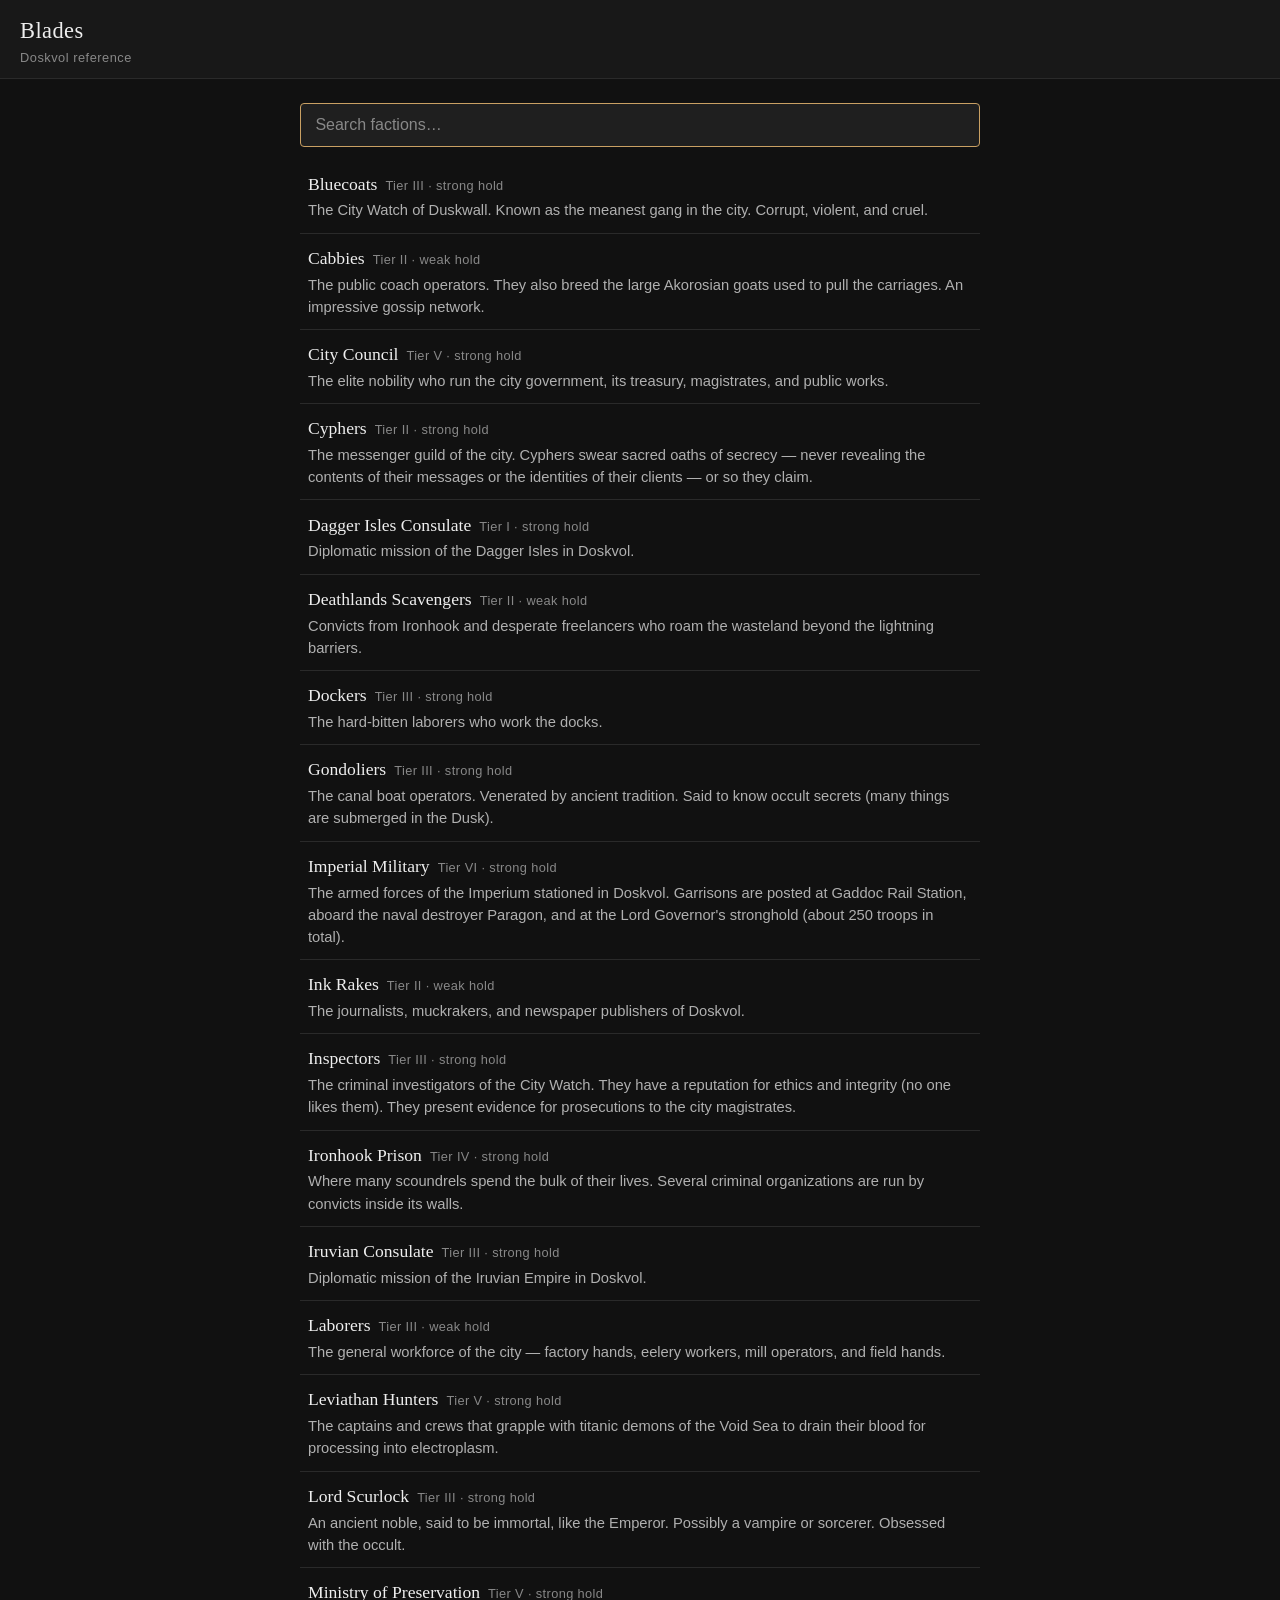
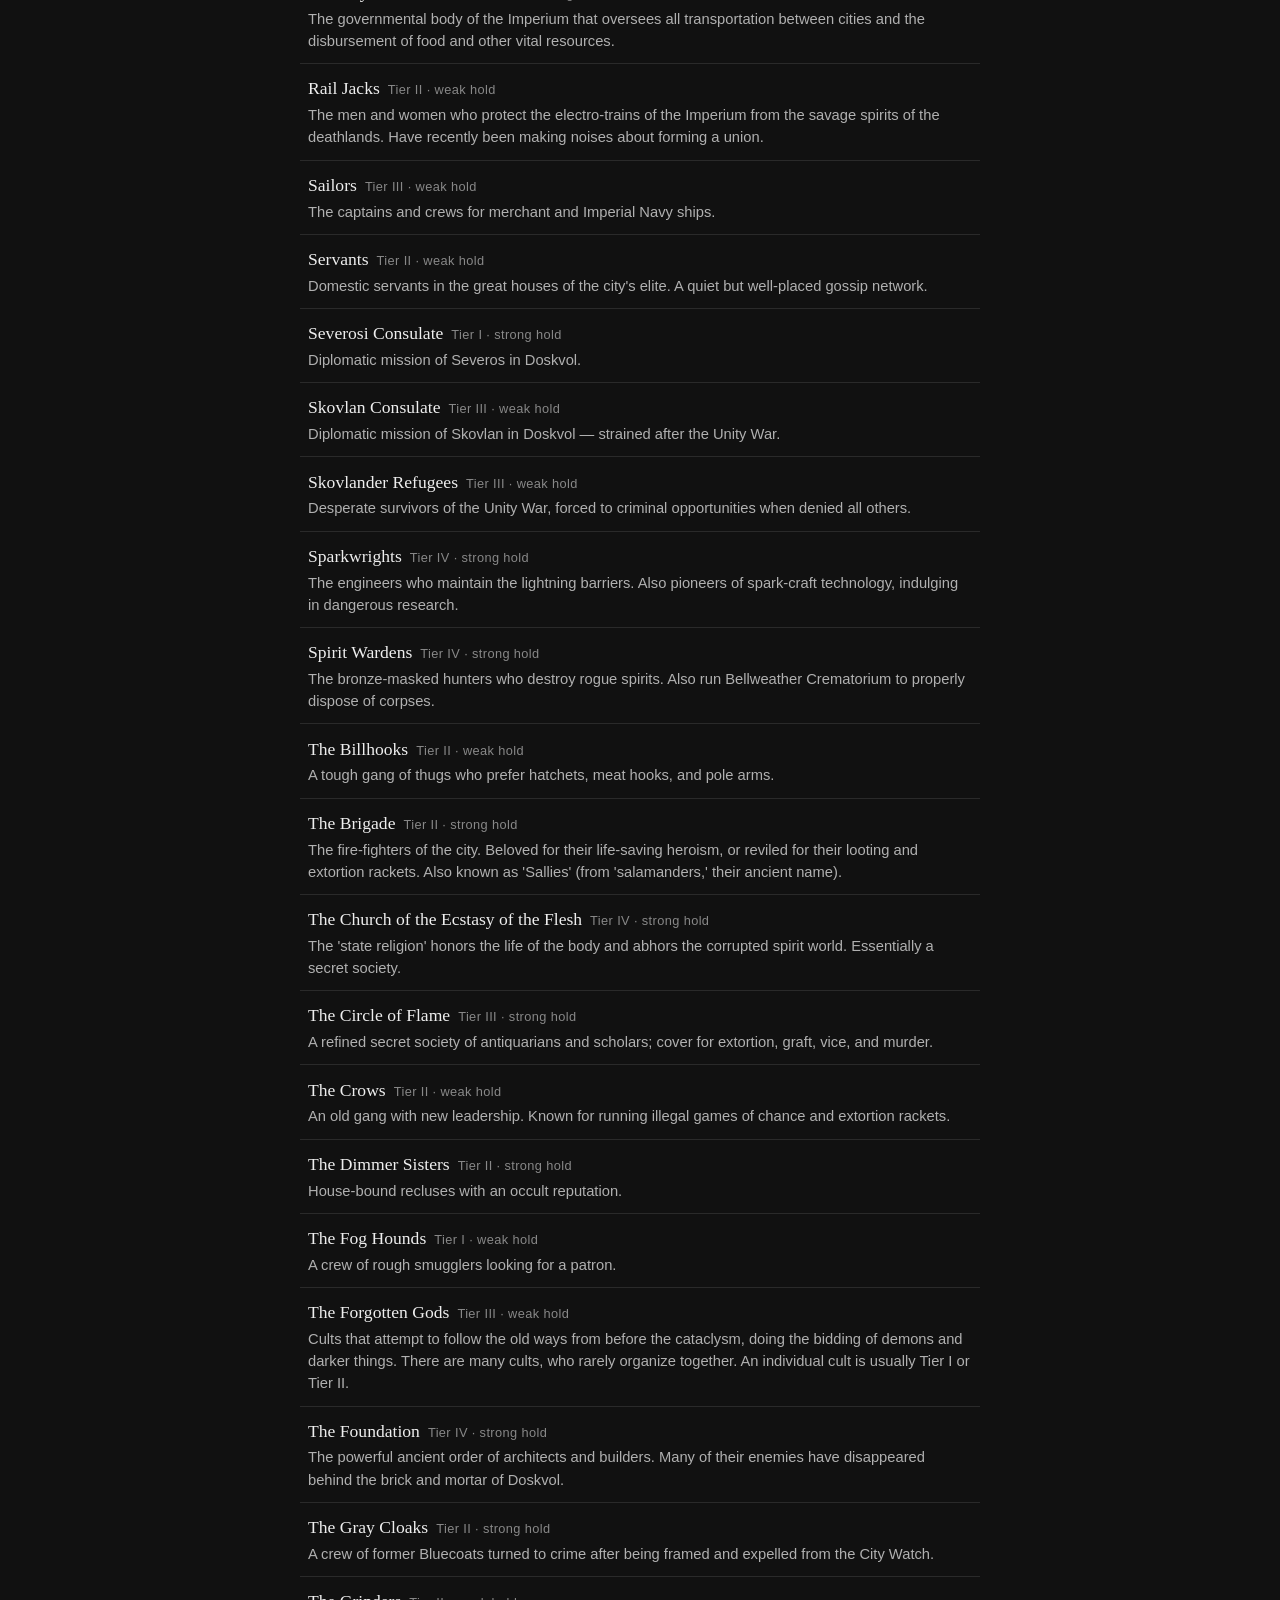
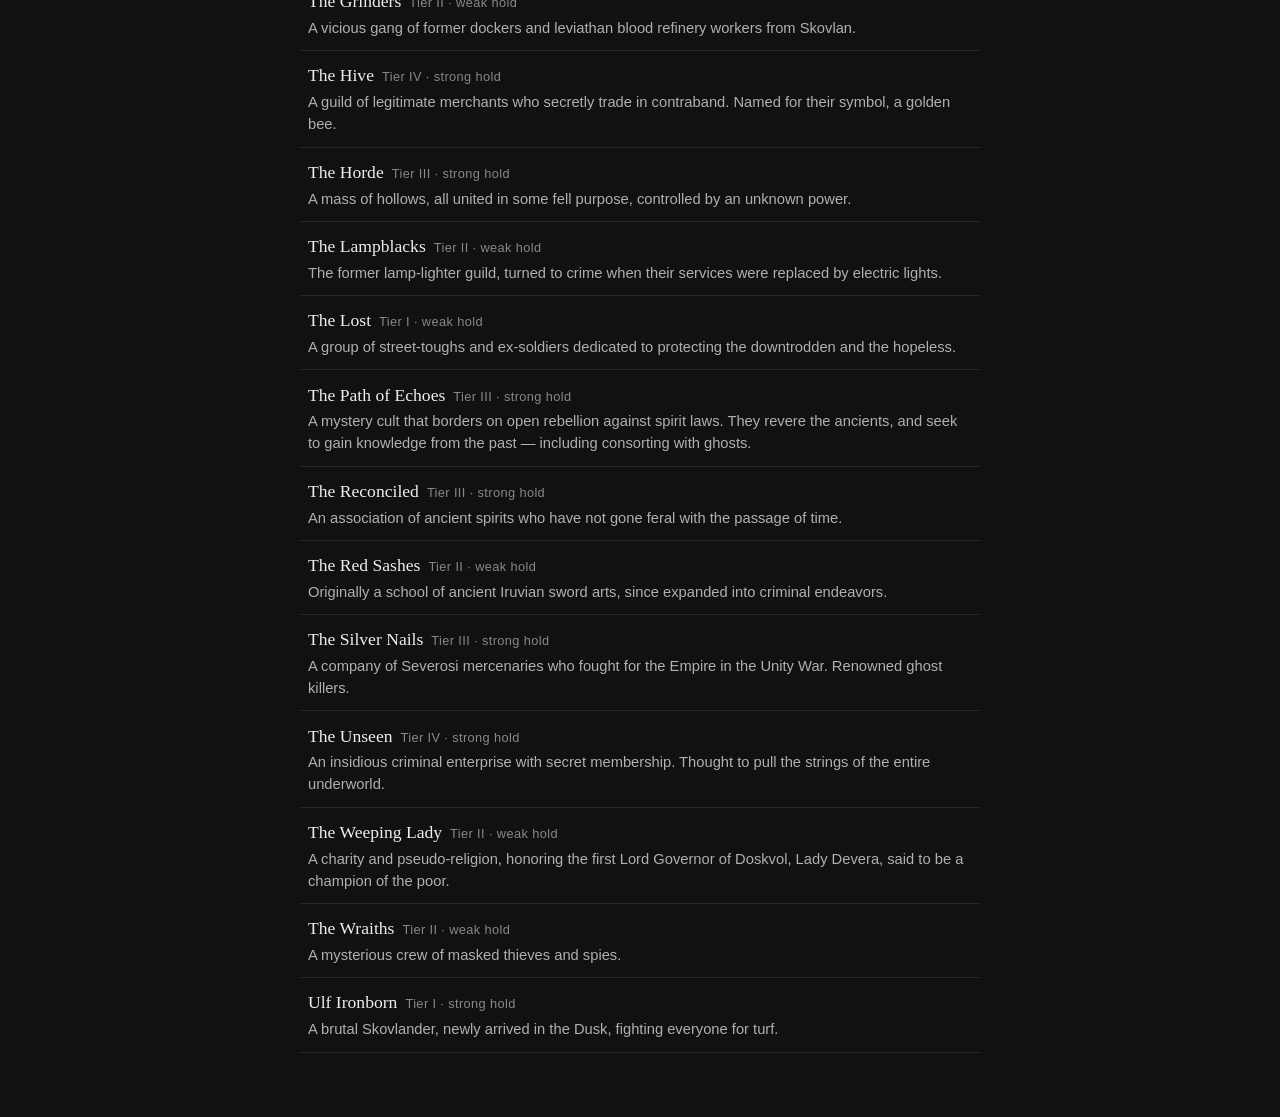
==== blades/index.html @ 794afea5 "Added blades faction reference (M1 data + M2 lookup app) Co-Authored-By: Claude Opus 4.7 (1M context" ====
<!DOCTYPE html>
<html lang="en">
<head>
<meta charset="utf-8">
<meta name="viewport" content="width=device-width, initial-scale=1, viewport-fit=cover">
<meta name="theme-color" content="#111111">
<title>Blades — Doskvol Reference</title>
<link rel="stylesheet" href="styles.css">
</head>
<body>
<header class="app-header">
  <h1><a href="#/">Blades</a></h1>
  <p class="subtitle">Doskvol reference</p>
</header>
<main id="app"></main>
<script src="app.js"></script>
</body>
</html>
---- blades/styles.css ----
:root {
  --bg: #111;
  --bg-alt: #181818;
  --bg-elev: #1f1f1f;
  --fg: #eee;
  --fg-muted: #b0b0b0;
  --fg-dim: #888;
  --accent: #c9a063;
  --accent-dim: #6b5331;
  --border: #2a2a2a;
  --border-strong: #3a3a3a;
  --danger: #c46a5a;
  --serif: Georgia, "Iowan Old Style", "Palatino Linotype", Cambria, serif;
  --sans: -apple-system, BlinkMacSystemFont, "Segoe UI", Roboto, "Helvetica Neue", Arial, sans-serif;
}

* { box-sizing: border-box; }

html, body {
  margin: 0;
  padding: 0;
  background: var(--bg);
  color: var(--fg);
  font-family: var(--sans);
  font-size: 16px;
  line-height: 1.5;
  -webkit-font-smoothing: antialiased;
}

a { color: var(--accent); text-decoration: none; }
a:hover { text-decoration: underline; }
a:focus-visible { outline: 2px solid var(--accent); outline-offset: 2px; }

.app-header {
  padding: 0.9rem 1.25rem 0.7rem;
  border-bottom: 1px solid var(--border);
  background: var(--bg-alt);
}
.app-header h1 {
  margin: 0;
  font-family: var(--serif);
  font-weight: normal;
  font-size: 1.4rem;
  letter-spacing: 0.02em;
}
.app-header h1 a { color: var(--fg); }
.app-header h1 a:hover { text-decoration: none; color: var(--accent); }
.app-header .subtitle {
  margin: 0;
  color: var(--fg-dim);
  font-size: 0.8rem;
  letter-spacing: 0.04em;
}

main {
  max-width: 720px;
  margin: 0 auto;
  padding: 1rem 1.1rem 4rem;
}

/* ---- Search view ---- */

.search-input {
  width: 100%;
  padding: 0.75rem 0.9rem;
  font-size: 1rem;
  font-family: var(--sans);
  background: var(--bg-elev);
  border: 1px solid var(--border-strong);
  color: var(--fg);
  border-radius: 4px;
  -webkit-appearance: none;
  appearance: none;
}
.search-input::placeholder { color: var(--fg-dim); }
.search-input:focus {
  outline: none;
  border-color: var(--accent);
}

.results {
  margin: 0.75rem 0 0;
  list-style: none;
  padding: 0;
}
.results > li { margin: 0; padding: 0; }

.result {
  display: block;
  padding: 0.7rem 0.5rem;
  border-bottom: 1px solid var(--border);
  color: var(--fg);
  min-height: 44px;
}
.result:hover {
  background: var(--bg-alt);
  text-decoration: none;
}
.result-row {
  display: flex;
  align-items: baseline;
  gap: 0.5rem;
  flex-wrap: wrap;
}
.result-name {
  font-family: var(--serif);
  font-size: 1.1rem;
  color: var(--fg);
}
.result-meta {
  color: var(--fg-dim);
  font-size: 0.8rem;
  letter-spacing: 0.03em;
}
.result-summary {
  display: block;
  color: var(--fg-muted);
  font-size: 0.92rem;
  margin-top: 0.15rem;
}

.empty-state {
  color: var(--fg-dim);
  padding: 0.75rem 0.5rem;
  font-style: italic;
}

/* ---- Faction detail ---- */

.back-link {
  display: inline-block;
  padding: 0.5rem 0;
  color: var(--fg-dim);
  font-size: 0.9rem;
}
.back-link:hover { color: var(--accent); }

.faction-header { margin: 0.25rem 0 0.5rem; }
.faction-name {
  font-family: var(--serif);
  font-size: 1.9rem;
  margin: 0 0 0.2rem;
  font-weight: normal;
  line-height: 1.2;
}
.faction-meta {
  color: var(--fg-muted);
  font-size: 0.9rem;
  letter-spacing: 0.03em;
}
.faction-summary {
  font-style: italic;
  color: var(--fg-muted);
  margin: 0.6rem 0 0.5rem;
  font-size: 1.02rem;
}

.section { margin: 1.4rem 0; }
.section-h {
  font-family: var(--sans);
  text-transform: uppercase;
  letter-spacing: 0.1em;
  font-size: 0.72rem;
  color: var(--accent);
  margin: 0 0 0.5rem;
  font-weight: 600;
}
.section p { margin: 0.25rem 0; }
.section ul { margin: 0.25rem 0; padding-left: 1.25rem; }
.section ul li { margin: 0.15rem 0; }

.tag-group {
  margin: 0.3rem 0;
  display: flex;
  flex-wrap: wrap;
  align-items: center;
  gap: 0.3rem;
}
.tag-group-label {
  color: var(--fg-dim);
  font-size: 0.8rem;
  letter-spacing: 0.05em;
  text-transform: uppercase;
  margin-right: 0.25rem;
  min-width: 4.5rem;
}
.tag {
  display: inline-flex;
  align-items: baseline;
  padding: 0.18rem 0.5rem;
  background: var(--bg-elev);
  border: 1px solid var(--border-strong);
  border-radius: 3px;
  font-size: 0.88rem;
  color: var(--fg);
}
.tag-weight {
  color: var(--accent);
  font-size: 0.7em;
  vertical-align: super;
  margin-left: 0.15rem;
  font-weight: 600;
}

.npcs { list-style: none; padding: 0; margin: 0.25rem 0; }
.npc { padding: 0.3rem 0; border-bottom: 1px dotted var(--border); }
.npc:last-child { border-bottom: none; }
.npc-name { font-weight: 600; color: var(--fg); }
.npc-role { color: var(--fg-muted); font-size: 0.92rem; }

.related {
  display: flex;
  flex-wrap: wrap;
  gap: 0.4rem;
}
.related-link {
  display: inline-flex;
  align-items: center;
  padding: 0.4rem 0.7rem;
  background: var(--bg-elev);
  border: 1px solid var(--border-strong);
  border-radius: 3px;
  font-size: 0.92rem;
  min-height: 36px;
  color: var(--accent);
}
.related-link:hover { background: var(--bg-alt); text-decoration: none; }
.related-missing {
  display: inline-flex;
  align-items: center;
  padding: 0.4rem 0.7rem;
  border: 1px dashed var(--border-strong);
  border-radius: 3px;
  font-size: 0.92rem;
  color: var(--fg-dim);
}

.muted { color: var(--fg-dim); }
.error {
  color: var(--danger);
  background: var(--bg-elev);
  border: 1px solid var(--border-strong);
  padding: 0.75rem 1rem;
  border-radius: 4px;
  white-space: pre-wrap;
}

@media (min-width: 600px) {
  main { padding: 1.5rem 1.25rem 4rem; }
  .faction-name { font-size: 2.1rem; }
}
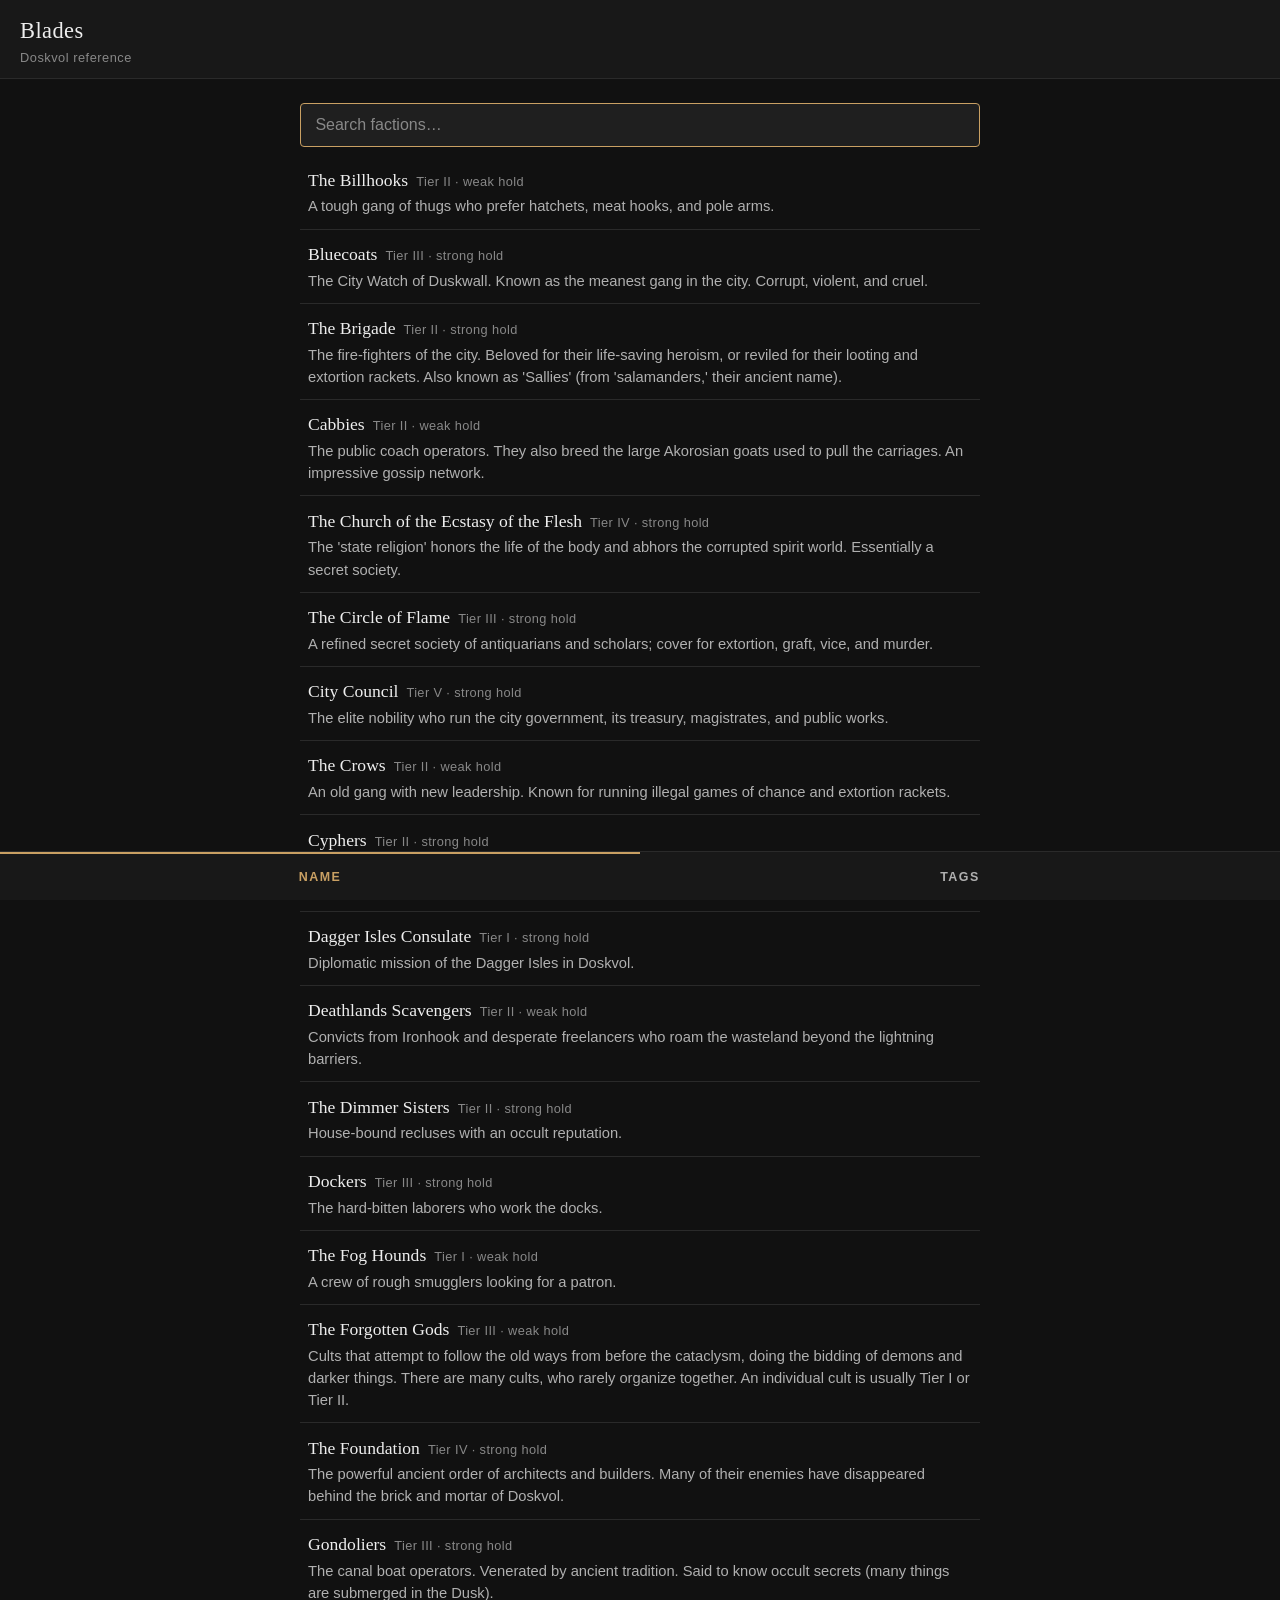
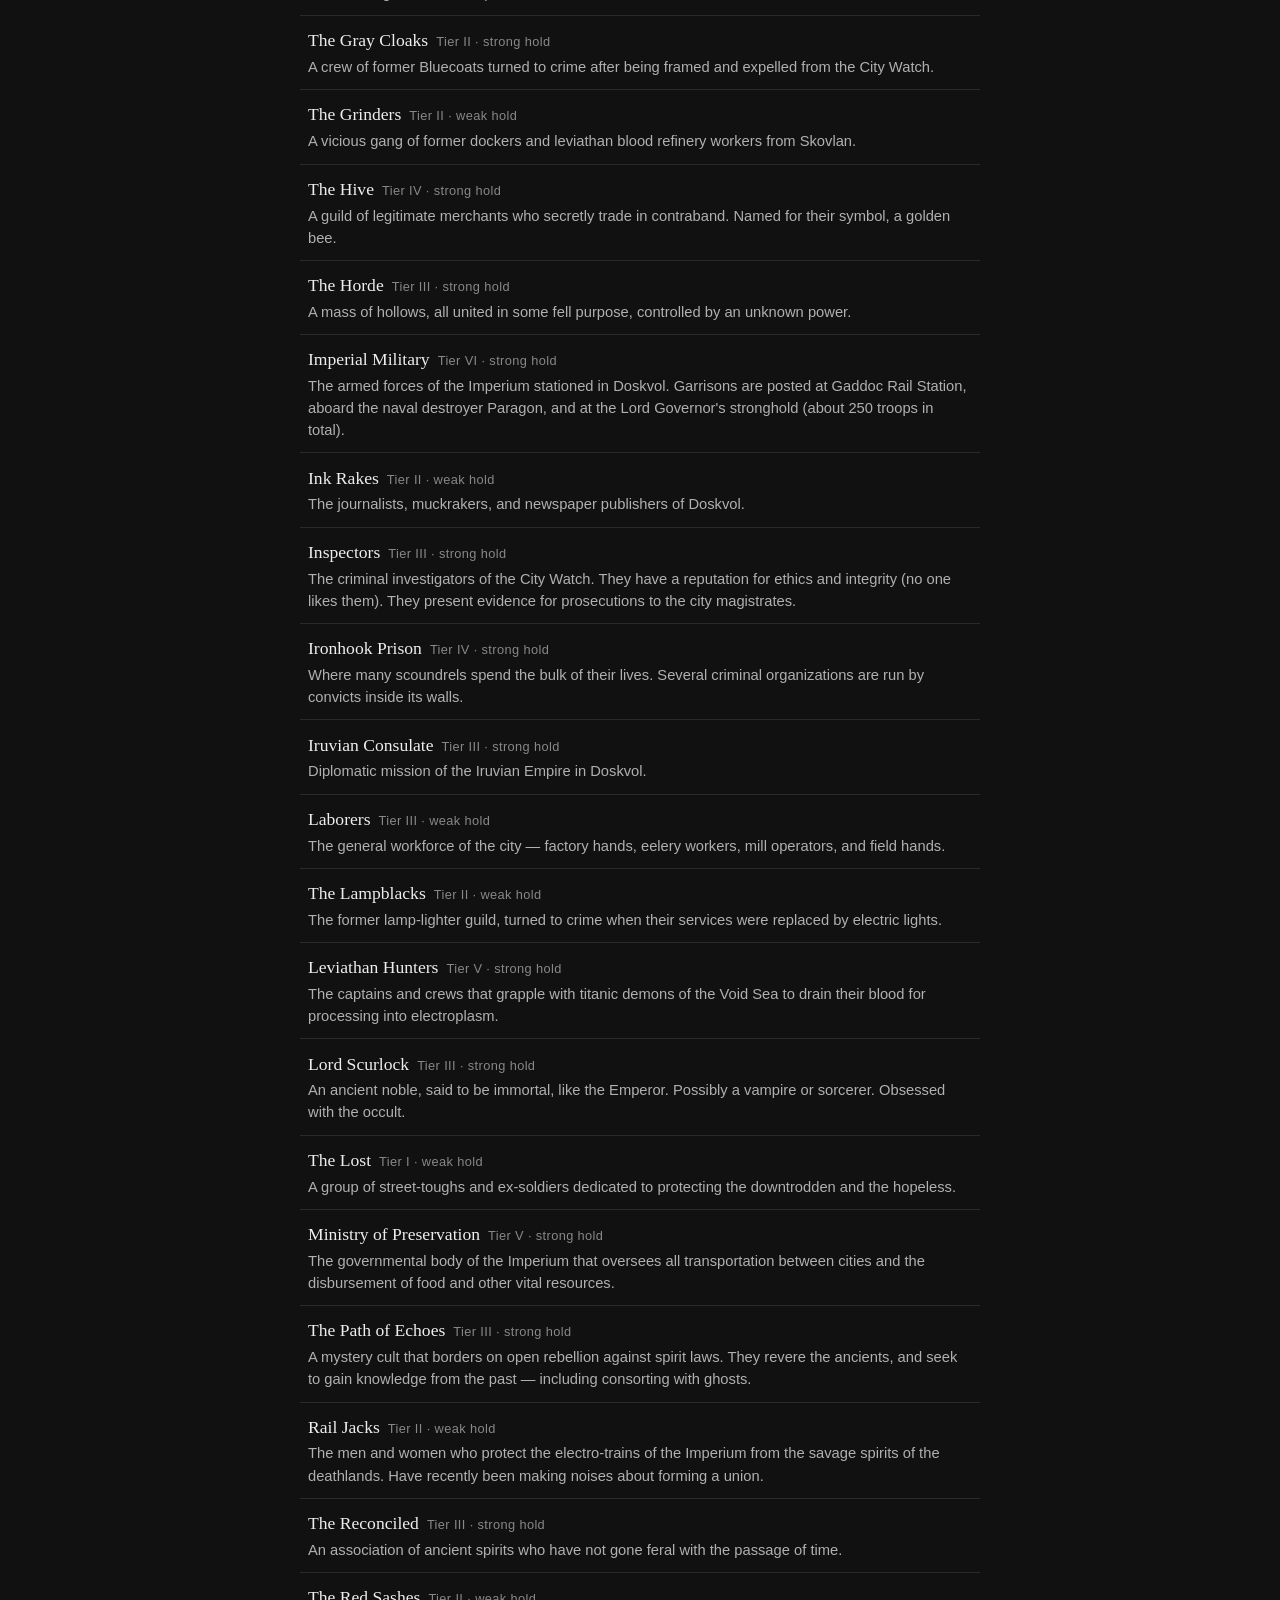
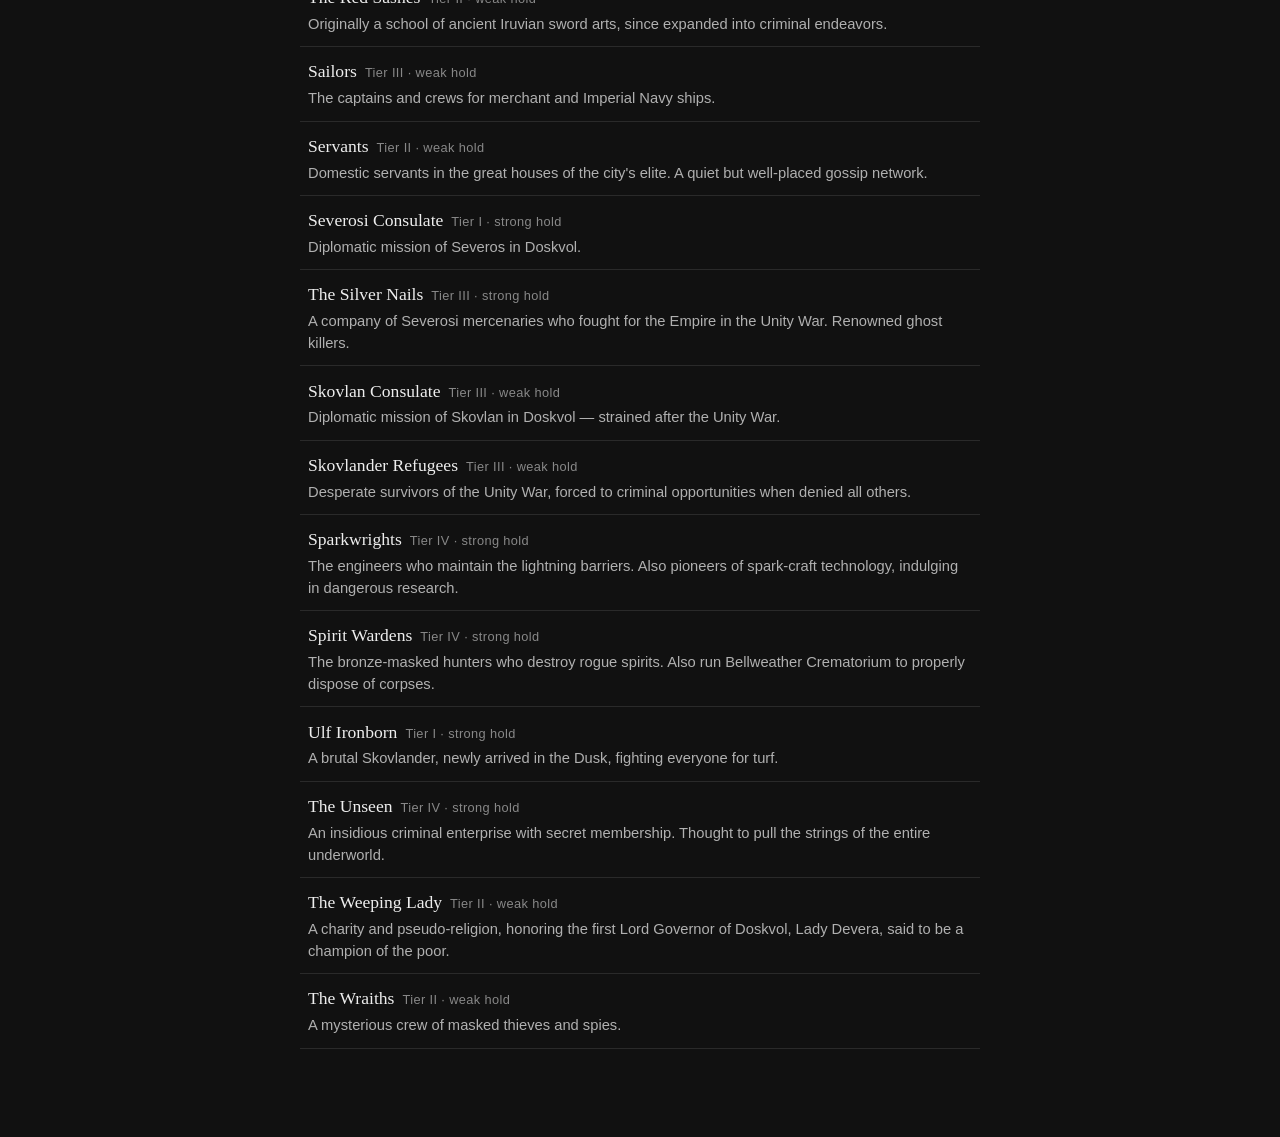
==== commit 4b8ba328: "Added M3 tag browse with tier filter, clickable tags, allied/enemy tiers Co-Authored-By: Claude Opus" ====
--- a/blades/index.html
+++ b/blades/index.html
@@ -13,6 +13,10 @@
   <p class="subtitle">Doskvol reference</p>
 </header>
 <main id="app"></main>
+<nav class="bottom-nav" aria-label="Primary">
+  <a href="#/name" class="nav-item" data-route="name">Name</a>
+  <a href="#/tags" class="nav-item" data-route="tags">Tags</a>
+</nav>
 <script src="app.js"></script>
 </body>
 </html>
--- a/blades/styles.css
+++ b/blades/styles.css
@@ -7,6 +7,7 @@
   --fg-dim: #888;
   --accent: #c9a063;
   --accent-dim: #6b5331;
+  --accent-soft: rgba(201, 160, 99, 0.12);
   --border: #2a2a2a;
   --border-strong: #3a3a3a;
   --danger: #c46a5a;
@@ -55,10 +56,44 @@
 main {
   max-width: 720px;
   margin: 0 auto;
-  padding: 1rem 1.1rem 4rem;
-}
-
-/* ---- Search view ---- */
+  padding: 1rem 1.1rem 5.5rem;
+}
+
+/* ---- Bottom nav ---- */
+
+.bottom-nav {
+  position: fixed;
+  bottom: 0;
+  left: 0;
+  right: 0;
+  background: var(--bg-alt);
+  border-top: 1px solid var(--border);
+  display: flex;
+  z-index: 10;
+  padding-bottom: env(safe-area-inset-bottom);
+}
+.nav-item {
+  flex: 1;
+  text-align: center;
+  padding: 0.85rem 0.5rem;
+  color: var(--fg-muted);
+  font-size: 0.78rem;
+  letter-spacing: 0.12em;
+  text-transform: uppercase;
+  font-weight: 600;
+  min-height: 48px;
+  display: flex;
+  align-items: center;
+  justify-content: center;
+  border-top: 2px solid transparent;
+}
+.nav-item:hover { text-decoration: none; color: var(--fg); }
+.nav-item.active {
+  color: var(--accent);
+  border-top-color: var(--accent);
+}
+
+/* ---- Search & shared result list ---- */
 
 .search-input {
   width: 100%;
@@ -79,7 +114,7 @@
 }
 
 .results {
-  margin: 0.75rem 0 0;
+  margin: 0.5rem 0 0;
   list-style: none;
   padding: 0;
 }
@@ -118,11 +153,101 @@
   font-size: 0.92rem;
   margin-top: 0.15rem;
 }
+.result-matching {
+  margin-top: 0.25rem;
+  display: flex;
+  flex-wrap: wrap;
+  gap: 0.3rem;
+}
+.result-tag {
+  display: inline-flex;
+  align-items: baseline;
+  font-size: 0.82rem;
+  color: var(--fg-muted);
+  padding: 0.05rem 0.45rem;
+  background: var(--accent-soft);
+  border-radius: 2px;
+}
 
 .empty-state {
   color: var(--fg-dim);
   padding: 0.75rem 0.5rem;
   font-style: italic;
+}
+
+/* ---- Tag browse view ---- */
+
+.tag-status {
+  display: flex;
+  align-items: center;
+  gap: 0.5rem;
+  margin: 0.25rem 0 0.6rem;
+  min-height: 36px;
+  flex-wrap: wrap;
+}
+.tag-status-msg {
+  color: var(--fg-dim);
+  font-size: 0.88rem;
+}
+.tag-status-count {
+  color: var(--accent);
+  font-size: 0.88rem;
+  font-weight: 600;
+}
+.tag-clear {
+  margin-left: auto;
+  padding: 0.4rem 0.75rem;
+  background: var(--bg-elev);
+  border: 1px solid var(--border-strong);
+  border-radius: 3px;
+  color: var(--fg-muted);
+  font-size: 0.85rem;
+}
+.tag-clear:hover { color: var(--accent); text-decoration: none; }
+
+.chip-row {
+  display: flex;
+  flex-wrap: wrap;
+  align-items: center;
+  gap: 0.35rem;
+  margin: 0.45rem 0;
+}
+.chip-row-label {
+  color: var(--fg-dim);
+  font-size: 0.7rem;
+  letter-spacing: 0.12em;
+  text-transform: uppercase;
+  font-weight: 600;
+  min-width: 5rem;
+}
+.chip {
+  display: inline-flex;
+  align-items: center;
+  padding: 0.5rem 0.75rem;
+  background: var(--bg-elev);
+  border: 1px solid var(--border-strong);
+  border-radius: 3px;
+  font-size: 0.88rem;
+  color: var(--fg);
+  min-height: 44px;
+  cursor: pointer;
+  user-select: none;
+}
+.chip:hover { border-color: var(--accent-dim); text-decoration: none; }
+.chip.chip-on {
+  background: var(--accent-dim);
+  border-color: var(--accent);
+  color: var(--fg);
+}
+.chip.chip-on:hover { border-color: var(--accent); }
+
+.results-header {
+  margin: 1.25rem 0 0.5rem;
+  padding-bottom: 0.4rem;
+  border-bottom: 1px solid var(--border);
+  color: var(--fg-dim);
+  font-size: 0.85rem;
+  letter-spacing: 0.04em;
 }
 
 /* ---- Faction detail ---- */
@@ -186,17 +311,27 @@
 }
 .tag {
   display: inline-flex;
-  align-items: baseline;
-  padding: 0.18rem 0.5rem;
+  align-items: center;
+  padding: 0.5rem 0.7rem;
   background: var(--bg-elev);
   border: 1px solid var(--border-strong);
   border-radius: 3px;
   font-size: 0.88rem;
   color: var(--fg);
+  min-height: 44px;
+}
+a.tag {
+  text-decoration: none;
+  cursor: pointer;
+}
+a.tag:hover {
+  border-color: var(--accent);
+  background: var(--bg-alt);
+  text-decoration: none;
 }
 .tag-weight {
   color: var(--accent);
-  font-size: 0.7em;
+  font-size: 0.72em;
   vertical-align: super;
   margin-left: 0.15rem;
   font-weight: 600;
@@ -221,10 +356,17 @@
   border: 1px solid var(--border-strong);
   border-radius: 3px;
   font-size: 0.92rem;
-  min-height: 36px;
+  min-height: 44px;
   color: var(--accent);
 }
 .related-link:hover { background: var(--bg-alt); text-decoration: none; }
+.related-name { color: var(--accent); }
+.related-tier {
+  color: var(--fg-dim);
+  font-size: 0.85em;
+  font-weight: normal;
+  margin-left: 0.15em;
+}
 .related-missing {
   display: inline-flex;
   align-items: center;
@@ -246,6 +388,6 @@
 }
 
 @media (min-width: 600px) {
-  main { padding: 1.5rem 1.25rem 4rem; }
+  main { padding: 1.5rem 1.25rem 5.5rem; }
   .faction-name { font-size: 2.1rem; }
 }
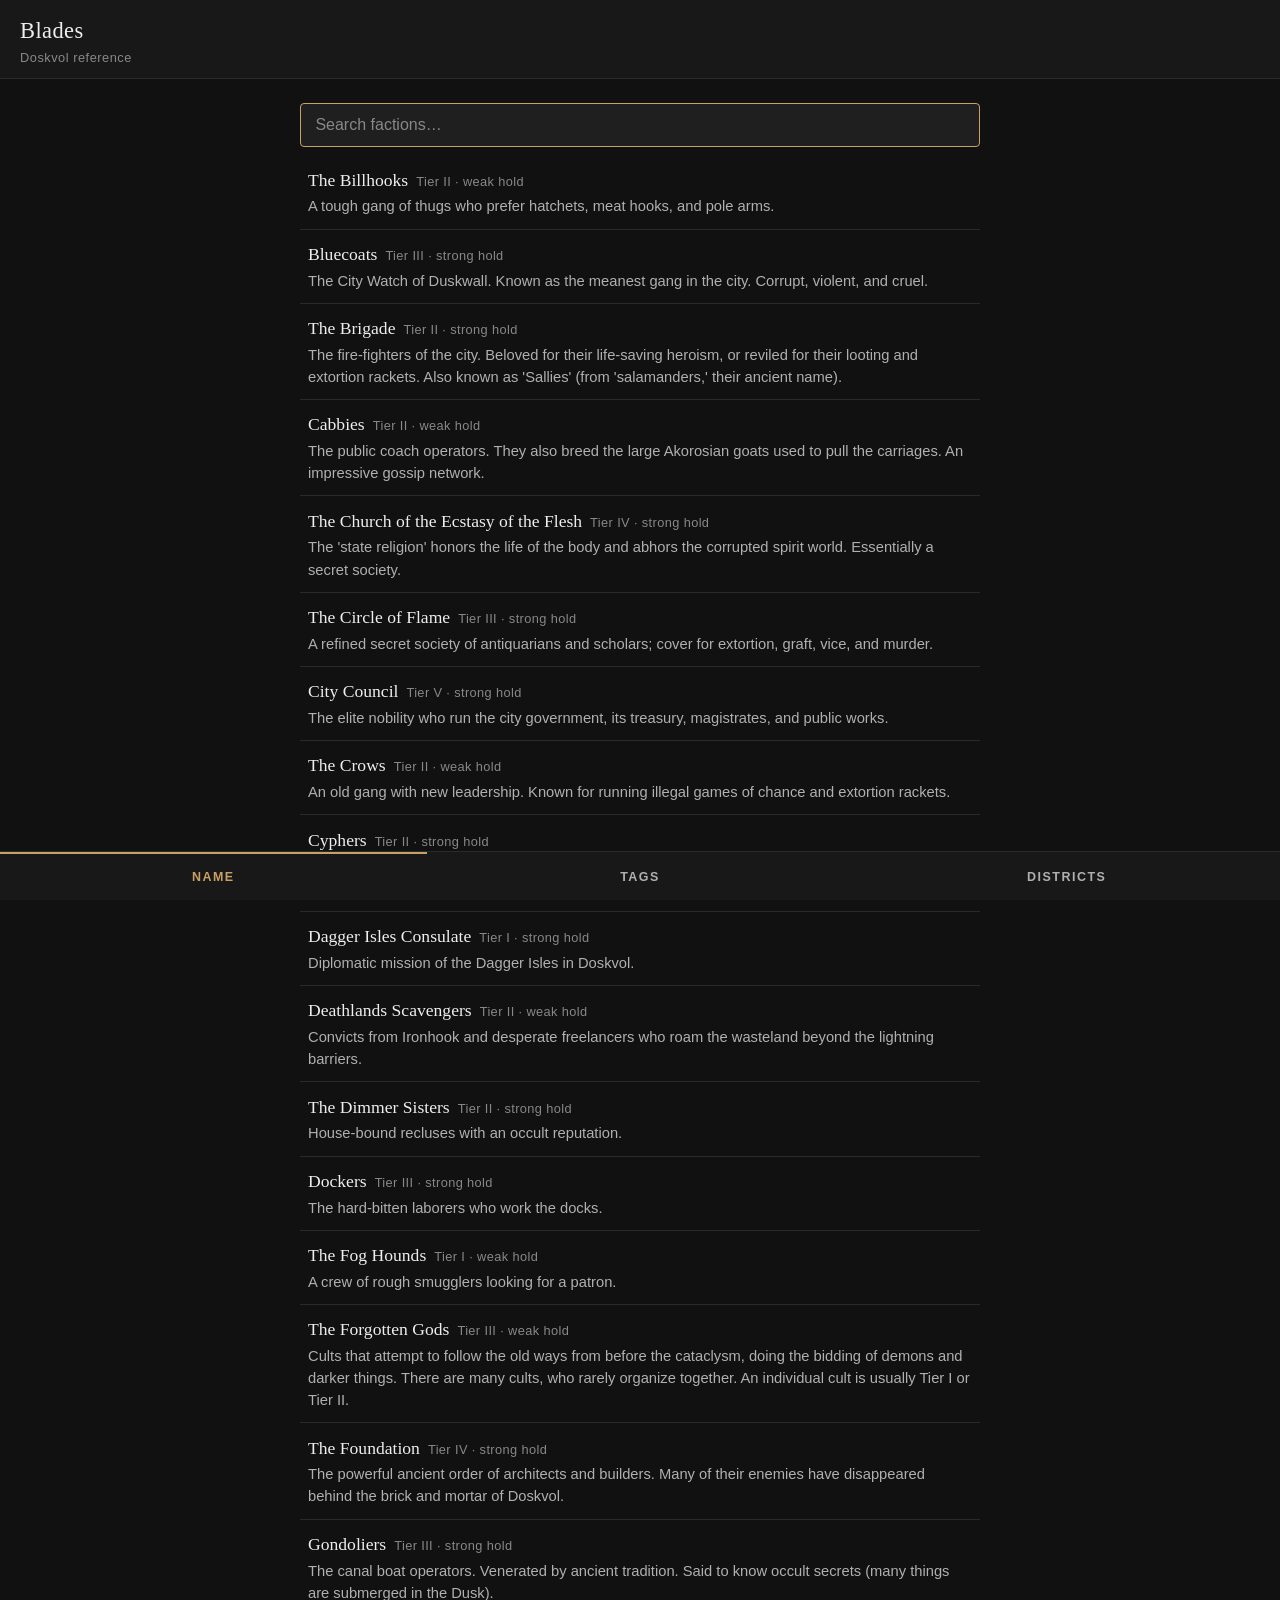
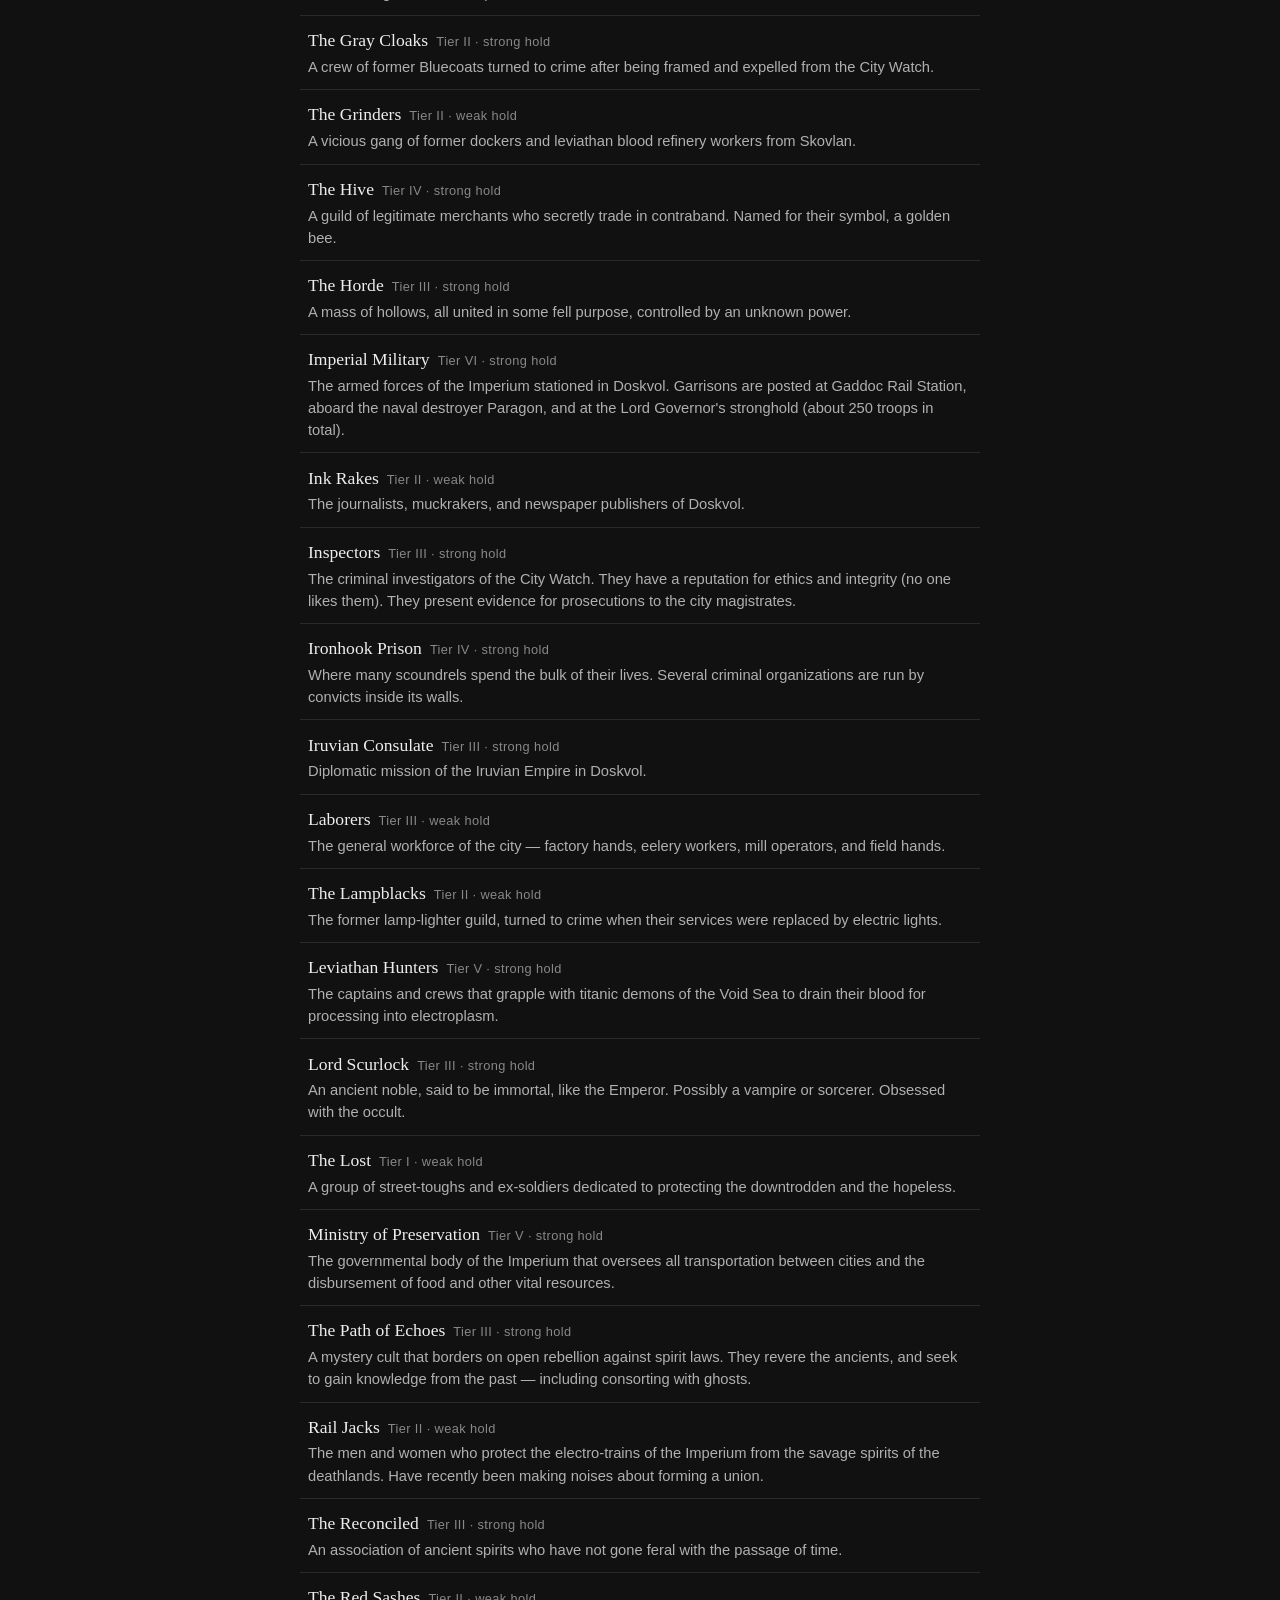
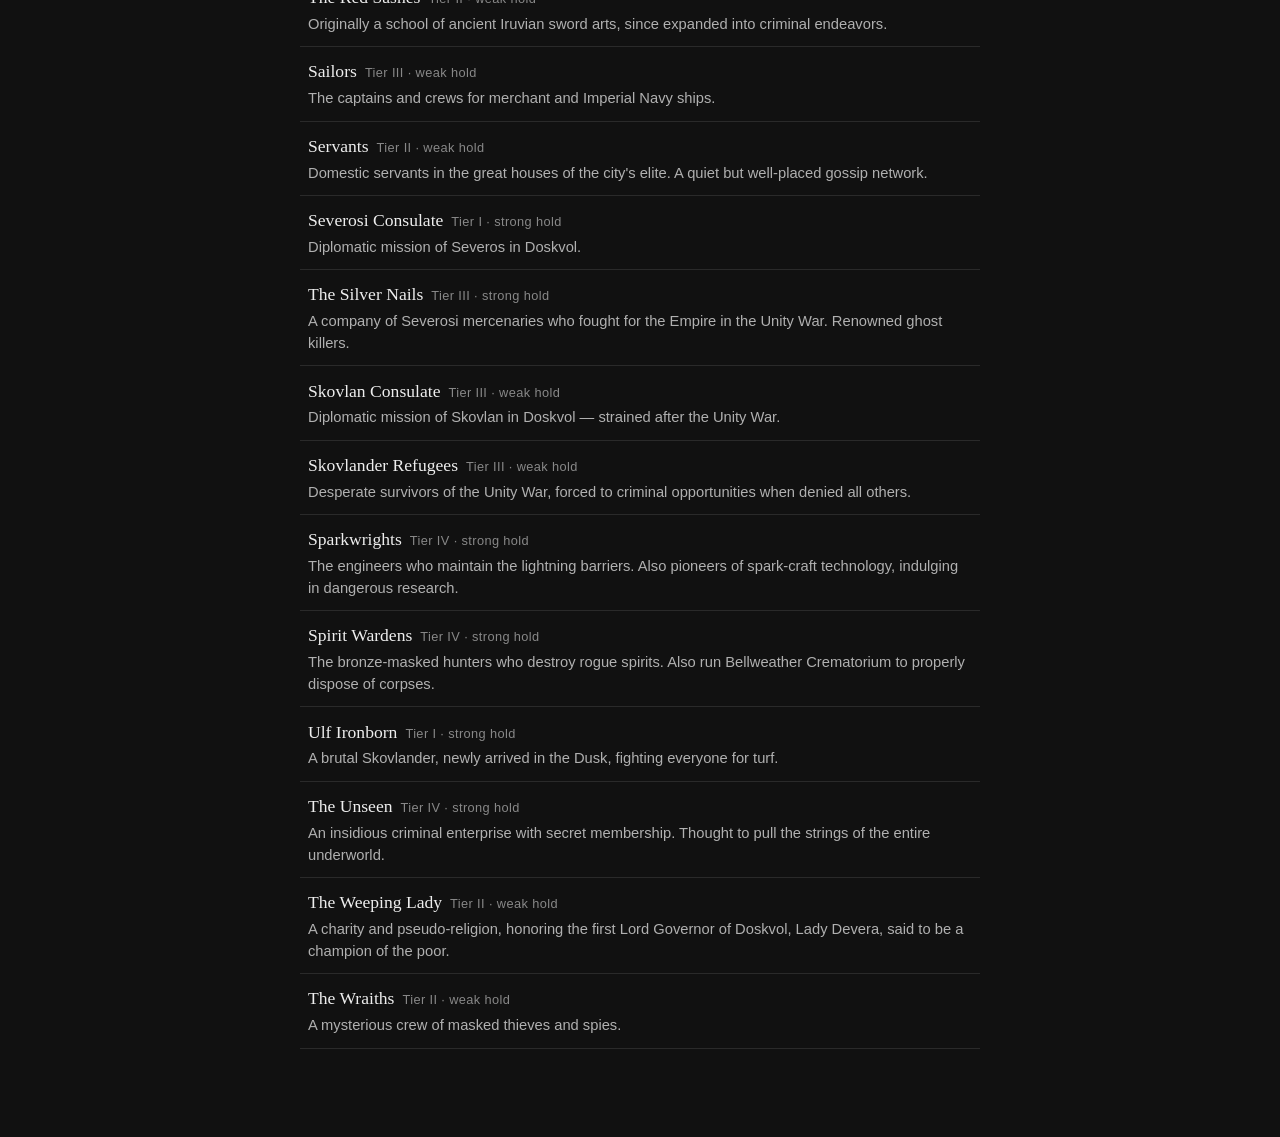
==== commit fc8dd90f: "Added M4 districts, citywide-vs-specific split, and tag-group wrap detection Co-Authored-By: Claude " ====
--- a/blades/index.html
+++ b/blades/index.html
@@ -16,6 +16,7 @@
 <nav class="bottom-nav" aria-label="Primary">
   <a href="#/name" class="nav-item" data-route="name">Name</a>
   <a href="#/tags" class="nav-item" data-route="tags">Tags</a>
+  <a href="#/districts" class="nav-item" data-route="districts">Districts</a>
 </nav>
 <script src="app.js"></script>
 </body>
--- a/blades/styles.css
+++ b/blades/styles.css
@@ -209,16 +209,20 @@
   display: flex;
   flex-wrap: wrap;
   align-items: center;
-  gap: 0.35rem;
-  margin: 0.45rem 0;
+  gap: 0.4rem;
+  margin: 1rem 0 0.4rem;
+}
+.chip-row:first-of-type {
+  margin-top: 0.5rem;
 }
 .chip-row-label {
-  color: var(--fg-dim);
-  font-size: 0.7rem;
-  letter-spacing: 0.12em;
+  flex-basis: 100%;
+  color: var(--fg-dim);
+  font-size: 0.72rem;
+  letter-spacing: 0.14em;
   text-transform: uppercase;
   font-weight: 600;
-  min-width: 5rem;
+  margin: 0;
 }
 .chip {
   display: inline-flex;
@@ -290,6 +294,30 @@
   margin: 0 0 0.5rem;
   font-weight: 600;
 }
+
+/* Collapsible <details>/<summary> styled like a regular section header. */
+details.section-collapsible > summary {
+  list-style: none;
+  cursor: pointer;
+  user-select: none;
+  display: flex;
+  align-items: center;
+  gap: 0.4rem;
+  padding: 0.4rem 0;
+  min-height: 36px;
+}
+details.section-collapsible > summary::-webkit-details-marker { display: none; }
+details.section-collapsible > summary::before {
+  content: "▸";
+  display: inline-block;
+  font-size: 0.85rem;
+  color: var(--accent);
+  transition: transform 0.15s ease;
+}
+details.section-collapsible[open] > summary::before {
+  transform: rotate(90deg);
+}
+details.section-collapsible > summary:hover::before { color: var(--fg); }
 .section p { margin: 0.25rem 0; }
 .section ul { margin: 0.25rem 0; padding-left: 1.25rem; }
 .section ul li { margin: 0.15rem 0; }
@@ -309,6 +337,14 @@
   margin-right: 0.25rem;
   min-width: 4.5rem;
 }
+/* When chips would wrap to a second line, promote the label to its own line.
+   The class is toggled in JS by measuring offsetTop after mount. */
+.tag-group.tag-group-wrap .tag-group-label {
+  flex-basis: 100%;
+  min-width: 0;
+  margin: 0 0 0.1rem 0;
+  letter-spacing: 0.12em;
+}
 .tag {
   display: inline-flex;
   align-items: center;
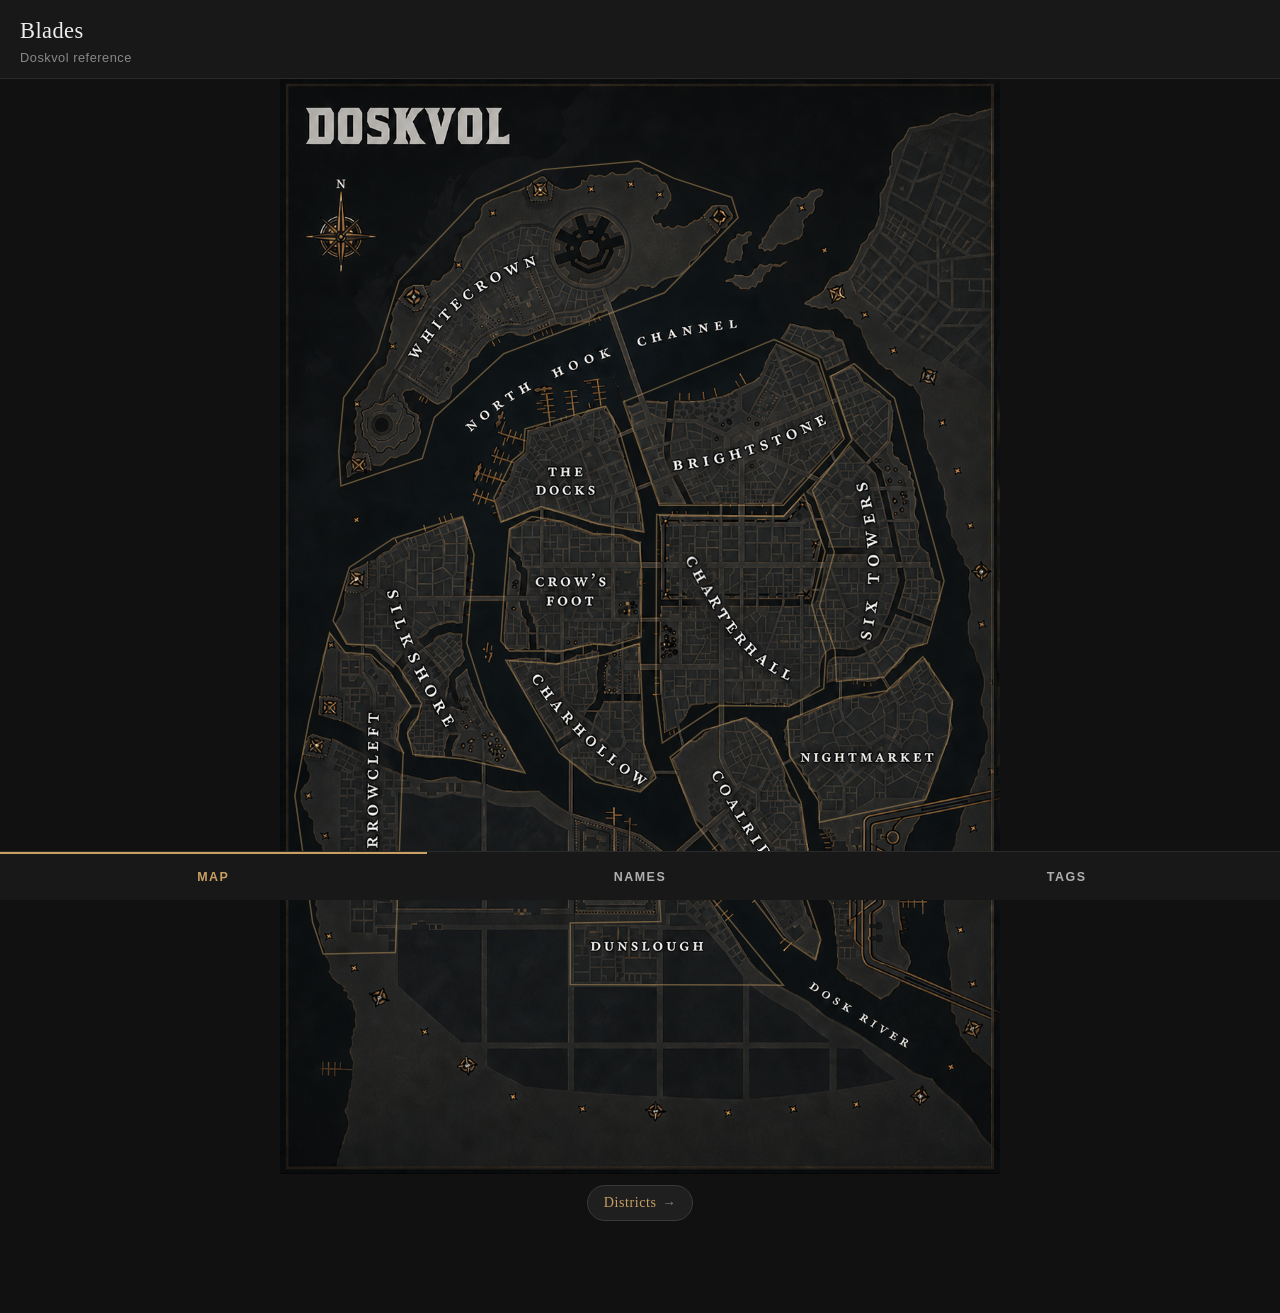
==== commit 40b1ddbf: "Added M6 map view with district polygon overlay Map is now the default landing view. Bottom nav reor" ====
--- a/blades/index.html
+++ b/blades/index.html
@@ -14,9 +14,9 @@
 </header>
 <main id="app"></main>
 <nav class="bottom-nav" aria-label="Primary">
-  <a href="#/name" class="nav-item" data-route="name">Name</a>
+  <a href="#/" class="nav-item" data-route="map">Map</a>
+  <a href="#/name" class="nav-item" data-route="name">Names</a>
   <a href="#/tags" class="nav-item" data-route="tags">Tags</a>
-  <a href="#/districts" class="nav-item" data-route="districts">Districts</a>
 </nav>
 <script src="app.js"></script>
 </body>
--- a/blades/styles.css
+++ b/blades/styles.css
@@ -423,7 +423,108 @@
   white-space: pre-wrap;
 }
 
+/* ---- Map view ---- */
+
+.map-wrap {
+  margin: -1rem -1.1rem 0;
+  background: #000;
+  position: relative;
+}
+.map-svg {
+  display: block;
+  width: 100%;
+  height: auto;
+  background: #000;
+  user-select: none;
+  touch-action: manipulation;
+}
+
+.map-region {
+  cursor: pointer;
+  outline: none;
+}
+.map-poly {
+  fill: rgb(201 160 99);
+  fill-opacity: 0;
+  stroke: rgb(201 160 99);
+  stroke-opacity: 0.45;
+  stroke-width: 1.5;
+  transition: fill-opacity 120ms ease, stroke-opacity 120ms ease;
+}
+.map-region:hover .map-poly,
+.map-region:focus .map-poly,
+.map-region:active .map-poly {
+  fill-opacity: 0.3;
+  stroke-opacity: 1;
+}
+
+.map-label {
+  display: none;
+  fill: #fff;
+  font-family: var(--serif);
+  font-size: 36px;
+  font-weight: 600;
+  text-anchor: middle;
+  dominant-baseline: middle;
+  paint-order: stroke;
+  stroke: #000;
+  stroke-width: 5;
+  pointer-events: none;
+}
+.map-region:hover .map-label,
+.map-region:focus .map-label,
+.map-region:active .map-label {
+  display: block;
+}
+
+.map-error {
+  position: absolute;
+  inset: 0;
+  display: flex;
+  align-items: center;
+  justify-content: center;
+  text-align: center;
+  padding: 1rem;
+  color: var(--danger);
+  background: rgba(0, 0, 0, 0.7);
+  font-size: 0.95rem;
+}
+
+.map-districts-link {
+  display: flex;
+  align-items: center;
+  justify-content: center;
+  gap: 0.35rem;
+  margin: 0.7rem auto 0.25rem;
+  padding: 0.4rem 1rem;
+  width: max-content;
+  max-width: 100%;
+  background: var(--bg-elev);
+  border: 1px solid var(--border-strong);
+  border-radius: 999px;
+  color: var(--accent);
+  font-family: var(--serif);
+  font-size: 0.88rem;
+  letter-spacing: 0.04em;
+}
+.map-districts-link::after {
+  content: "→";
+  color: var(--fg-dim);
+  font-size: 0.95em;
+  transition: transform 120ms ease, color 120ms ease;
+}
+.map-districts-link:hover {
+  border-color: var(--accent);
+  background: var(--bg-alt);
+  text-decoration: none;
+}
+.map-districts-link:hover::after {
+  color: var(--accent);
+  transform: translateX(3px);
+}
+
 @media (min-width: 600px) {
   main { padding: 1.5rem 1.25rem 5.5rem; }
   .faction-name { font-size: 2.1rem; }
-}
+  .map-wrap { margin: -1.5rem -1.25rem 0; }
+}
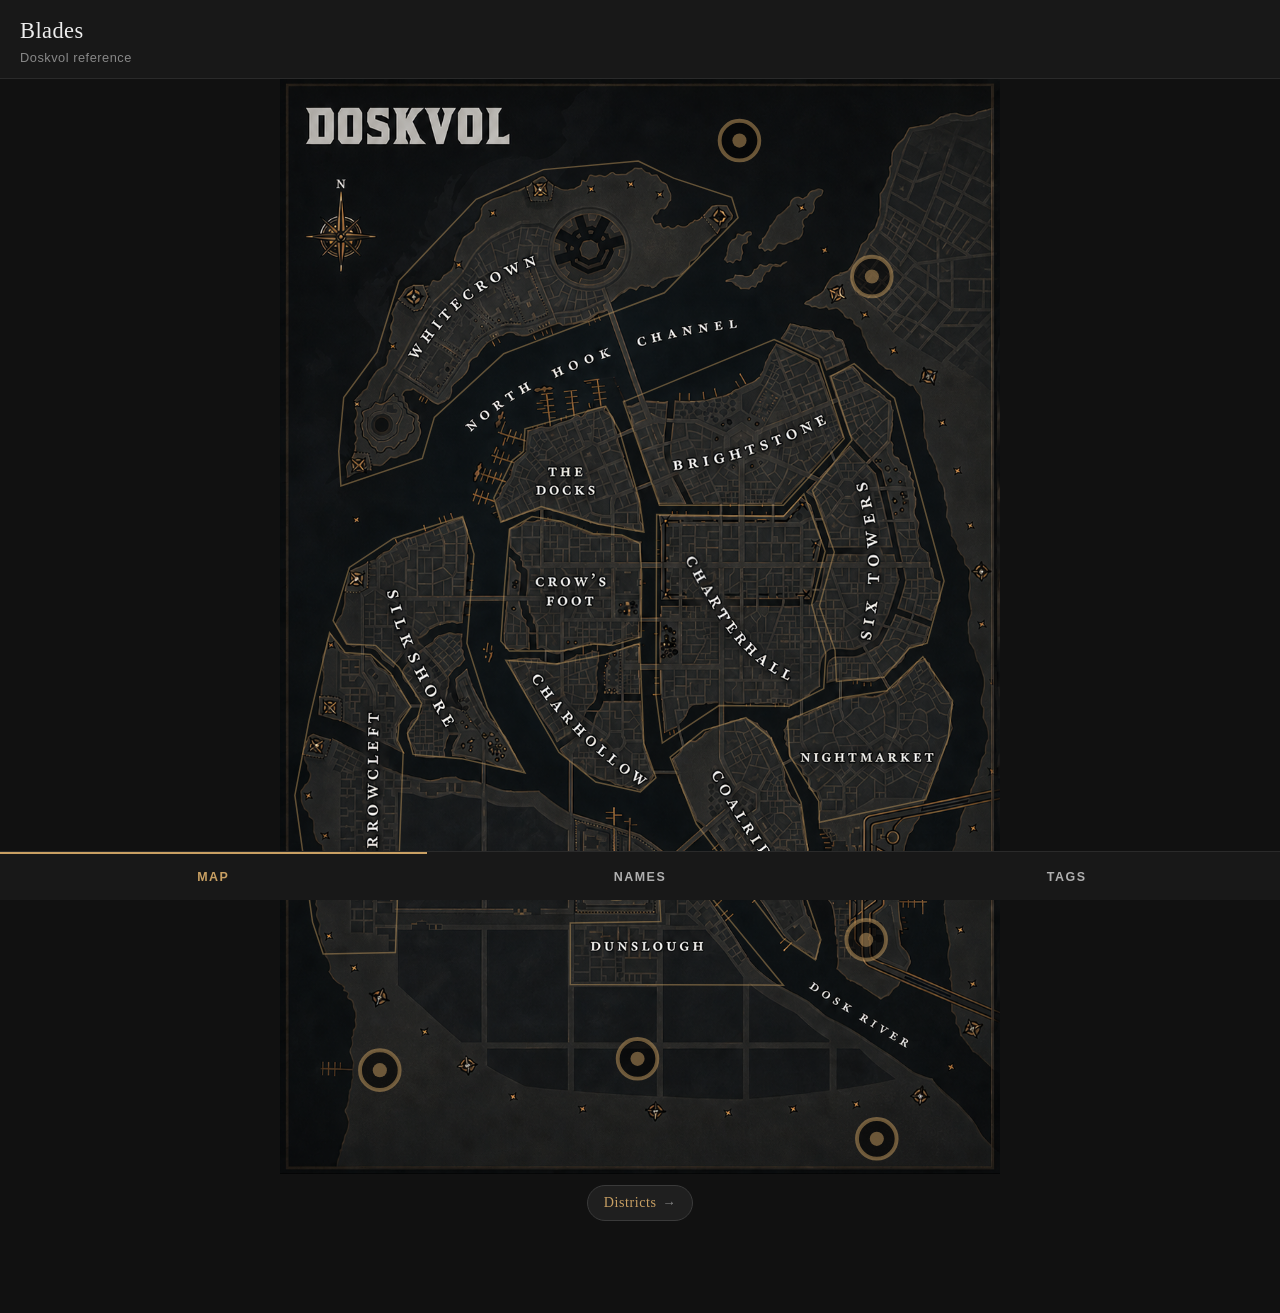
==== commit a1cf5c92: "Added site icon (favicon + iOS home-screen) 256x256 dagger-over-Doskvol-skyline PNG wired as both re" ====
--- a/blades/index.html
+++ b/blades/index.html
@@ -5,6 +5,8 @@
 <meta name="viewport" content="width=device-width, initial-scale=1, viewport-fit=cover">
 <meta name="theme-color" content="#111111">
 <title>Blades — Doskvol Reference</title>
+<link rel="icon" type="image/png" href="data/icon.png">
+<link rel="apple-touch-icon" href="data/icon.png">
 <link rel="stylesheet" href="styles.css">
 </head>
 <body>
--- a/blades/styles.css
+++ b/blades/styles.css
@@ -8,6 +8,9 @@
   --accent: #c9a063;
   --accent-dim: #6b5331;
   --accent-soft: rgba(201, 160, 99, 0.12);
+  --or: #7ab0c8;
+  --or-dim: #355668;
+  --or-soft: rgba(122, 176, 200, 0.12);
   --border: #2a2a2a;
   --border-strong: #3a3a3a;
   --danger: #c46a5a;
@@ -245,6 +248,15 @@
 }
 .chip.chip-on:hover { border-color: var(--accent); }
 
+/* OR-semantic chips (Sphere, Tier) — pick any-of, distinct from the gold AND chips. */
+.chip.chip-or:hover { border-color: var(--or-dim); }
+.chip.chip-or.chip-on {
+  background: var(--or-dim);
+  border-color: var(--or);
+  color: var(--fg);
+}
+.chip.chip-or.chip-on:hover { border-color: var(--or); }
+
 .results-header {
   margin: 1.25rem 0 0.5rem;
   padding-bottom: 0.4rem;
@@ -294,6 +306,16 @@
   margin: 0 0 0.5rem;
   font-weight: 600;
 }
+.list-section-h {
+  margin: 1.6rem 0 0.6rem;
+}
+.list-section-h:first-child {
+  margin-top: 0.4rem;
+}
+
+.landmark-description {
+  margin-top: 0.6rem;
+}
 
 /* Collapsible <details>/<summary> styled like a regular section header. */
 details.section-collapsible > summary {
@@ -373,11 +395,78 @@
   font-weight: 600;
 }
 
+/* OR-semantic tag chips on faction detail (currently just Sphere). */
+a.tag.tag-or:hover {
+  border-color: var(--or);
+  background: var(--bg-alt);
+}
+a.tag.tag-or .tag-weight { color: var(--or); }
+
 .npcs { list-style: none; padding: 0; margin: 0.25rem 0; }
 .npc { padding: 0.3rem 0; border-bottom: 1px dotted var(--border); }
 .npc:last-child { border-bottom: none; }
 .npc-name { font-weight: 600; color: var(--fg); }
 .npc-role { color: var(--fg-muted); font-size: 0.92rem; }
+.npc-traits { color: var(--fg-dim); font-size: 0.88rem; font-style: italic; }
+
+/* ---- District expanded details (folded) ---- */
+
+.district-details > .district-description {
+  margin-top: 0.4rem;
+  color: var(--fg-muted);
+  font-size: 0.95rem;
+  line-height: 1.55;
+}
+.district-details .subsection {
+  margin-top: 1rem;
+}
+.district-details .subsection-h {
+  font-family: var(--sans);
+  text-transform: uppercase;
+  letter-spacing: 0.08em;
+  font-size: 0.7rem;
+  color: var(--fg-dim);
+  font-weight: 600;
+  margin: 0 0 0.4rem;
+}
+.landmarks { list-style: none; padding: 0; margin: 0.25rem 0; }
+.landmark { padding: 0.4rem 0; border-bottom: 1px dotted var(--border); line-height: 1.5; }
+.landmark:last-child { border-bottom: none; }
+.landmark-name { font-family: var(--serif); font-weight: 600; color: var(--fg); }
+.landmark-desc { color: var(--fg-muted); font-size: 0.92rem; }
+
+.trait-line { margin: 0.3rem 0; color: var(--fg-muted); font-size: 0.92rem; line-height: 1.5; }
+.trait-label { color: var(--fg-dim); font-weight: 600; letter-spacing: 0.04em; }
+
+.indicators .indicator-row {
+  display: flex;
+  align-items: center;
+  gap: 0.6rem;
+  padding: 0.25rem 0;
+  font-size: 0.92rem;
+  color: var(--fg-muted);
+}
+.indicator-label {
+  flex: 1;
+  letter-spacing: 0.02em;
+}
+.indicator-dots {
+  display: inline-flex;
+  gap: 0.3rem;
+  flex-shrink: 0;
+}
+.indicator-dots .dot {
+  width: 0.7rem;
+  height: 0.7rem;
+  border-radius: 50%;
+  border: 1px solid var(--border-strong);
+  background: transparent;
+  display: inline-block;
+}
+.indicator-dots .dot.dot-on {
+  background: var(--accent);
+  border-color: var(--accent);
+}
 
 .related {
   display: flex;
@@ -458,23 +547,29 @@
   stroke-opacity: 1;
 }
 
-.map-label {
-  display: none;
-  fill: #fff;
-  font-family: var(--serif);
-  font-size: 36px;
-  font-weight: 600;
-  text-anchor: middle;
-  dominant-baseline: middle;
-  paint-order: stroke;
-  stroke: #000;
-  stroke-width: 5;
-  pointer-events: none;
-}
-.map-region:hover .map-label,
-.map-region:focus .map-label,
-.map-region:active .map-label {
-  display: block;
+.map-pin {
+  fill: #000;
+  fill-opacity: 0.5;
+  stroke: var(--accent);
+  stroke-opacity: 0.5;
+  stroke-width: 5.5;
+  transition: fill-opacity 120ms ease, stroke-opacity 120ms ease;
+}
+.map-region-pin:hover .map-pin,
+.map-region-pin:focus .map-pin,
+.map-region-pin:active .map-pin {
+  fill-opacity: 0.55;
+  stroke-opacity: 1;
+}
+.map-pin-dot {
+  fill: var(--accent);
+  fill-opacity: 0.5;
+  transition: fill-opacity 120ms ease;
+}
+.map-region-pin:hover .map-pin-dot,
+.map-region-pin:focus .map-pin-dot,
+.map-region-pin:active .map-pin-dot {
+  fill-opacity: 1;
 }
 
 .map-error {
